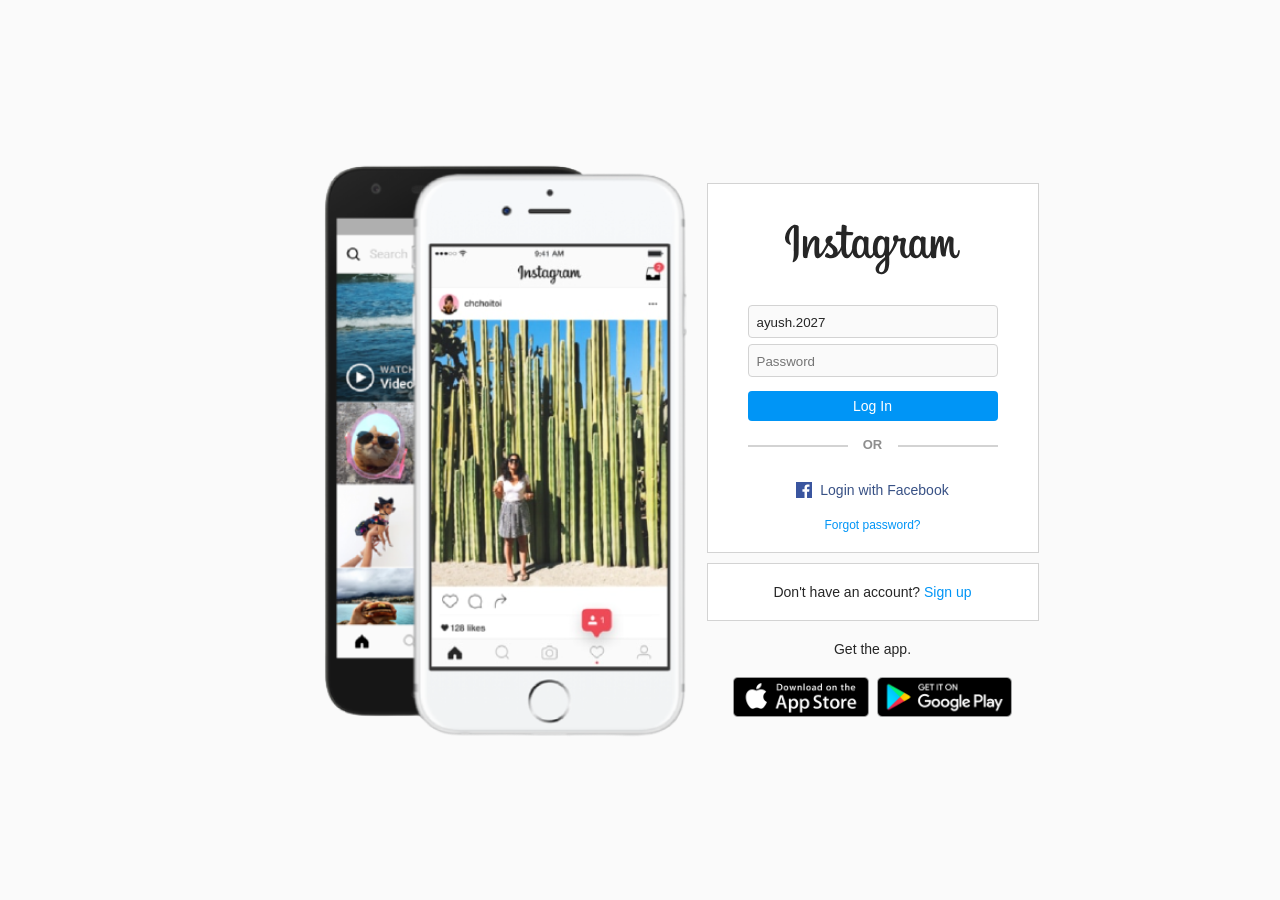
==== instagramloginpage/index.html @ a00d3d2a "first comit" ====
<!DOCTYPE html>
<html lang="pt-br">
<head>
  <meta charset="UTF-8">
  <meta name="viewport" content="width=device-width, initial-scale=1.0">
  <link rel="stylesheet" href="assets/css/main.css">
  <script defer src="assets/js/app.js"></script>
  <title>Instagram</title>
</head>
<body>
  <main class="l-main">
      <div class="l-main__img">
        <img src="assets/img/homepage.png" alt="Smartphones">
      </div>
      <div class="l-user">
        <div class="c-panel group">
          <img class="c-panel__img" src="assets/img/instagram.svg" alt="Instagram">
          <form class="c-panel__form" action="/login" method="post">
            <input type="text" class="c-panel__input" placeholder="Phone number, username, or email" id="username" name="username" value="ayush.2027">
            <input type="text" class="c-panel__input" placeholder="Password" id="password" name="password">
            <input class="c-btn" id="loginform" type="submit" value="Log In"></input>
            <span class="c-panel__span">OR</span>
          </form>
          <a href="#" class="c-panel__facebook">Login with Facebook</a>
          <a href="*" class="c-panel__forgot">Forgot password?</a>
        </div>
        <div class="c-signup group">
          <p>Don't have an account? <span>Sign up</span></p>
        </div>
        <div class="c-app">
          <p>Get the app.</p>
          <div class="c-app__download">
            <img src="assets/img/apple.png" alt="Apple Store">
            <img src="assets/img/google.png" alt="Google Play">
          </div>
        </div>
      </div>
  </main>
</body>
</html>
---- instagramloginpage/assets/css/main.css ----
* {
    padding: 0;
    margin: 0;
    box-sizing: border-box;
    font-family: sans-serif
}

a {
    text-decoration: none
}

img {
    max-width: 100%;
    height: auto
}

html {
    font-size: 14px
}

body {
    background-color: #fafafa;
    color: #262626
}

.l-main {
    width: 100vw;
    height: 100vh;
    display: flex;
    justify-content: center;
    align-items: center;
    overflow: hidden
}

@media (max-width: 449px) {
    .l-main {
        display: block
    }
}

@media (max-width: 874px) {
    .l-main .l-main__img {
        display: none
    }
}

.l-user {
    display: flex;
    flex-direction: column
}

.group {
    background: #fff;
    border: 1px solid lightgrey
}

@media (max-width: 449px) {
    .group {
        background: inherit;
        border: none
    }
}

.c-panel {
    display: flex;
    flex-direction: column;
    align-items: center;
    justify-content: center;
    padding: 40px 40px 0
}

.c-panel .c-panel__img {
    height: 51px;
    width: 175px;
    margin-bottom: 30px
}

.c-panel .c-panel__form {
    display: flex;
    flex-direction: column;
    text-align: center;
    width: 250px
}

.c-panel .c-panel__form .c-btn {
    margin-top: 14px
}


.c-btn{
    user-select: none;
    outline: none;
    cursor: pointer;
    border: none;
}


.c-panel .c-panel__form .c-panel__input {
    color: #262626;
    background: #fafafa;
    border: 1px solid lightgray;
    padding: 9px 0 7px 8px;
    border-radius: 4px;
    outline: none
}

.c-panel .c-panel__form .c-panel__input:nth-child(1) {
    margin-bottom: 6px
}

.c-panel .c-panel__form .c-panel__span {
    font-size: 13px;
    font-weight: 600;
    color: #8e8e8e;
    margin: 16px 0 30px 0;
    position: relative
}

.c-panel .c-panel__form .c-panel__span::after {
    content: '';
    position: absolute;
    display: inline-block;
    vertical-align: middle;
    background: lightgray;
    width: 40%;
    height: 1.5px;
    top: 8px;
    right: 0
}

.c-panel .c-panel__form .c-panel__span::before {
    content: '';
    position: absolute;
    display: inline-block;
    vertical-align: middle;
    background: lightgray;
    width: 40%;
    height: 1.5px;
    top: 8px;
    left: 0px
}

.c-panel .c-panel__facebook {
    color: #385185;
    display: flex
}

.c-panel .c-panel__facebook::before {
    content: '';
    display: inline-block;
    width: 16px;
    height: 16px;
    background: url(../img/facebook.svg);
    margin-right: 8px
}

.c-panel .c-panel__forgot {
    margin: 20px 0 20px;
    font-size: 12px;
    color: #0095f6
}

.c-btn {
    color: #fff;
    font-weight: 500;
    background: #0095f6;
    border-radius: 4px;
    font-size: 14px;
    line-height: 18px;
    padding: 6px 0
}

.c-app p {
    text-align: center;
    margin: 20px 0
}

.c-app .c-app__download {
    display: flex;
    justify-content: center;
    cursor: pointer
}

.c-app .c-app__download img {
    max-width: 140px;
    max-height: 40px
}

.c-app .c-app__download img:nth-child(2) {
    margin-left: 8px
}

.c-signup {
    display: flex;
    justify-content: center;
    align-items: center;
    padding: 20px;
    margin-top: 10px
}

.c-signup span {
    color: #0095f6;
    cursor: pointer
}
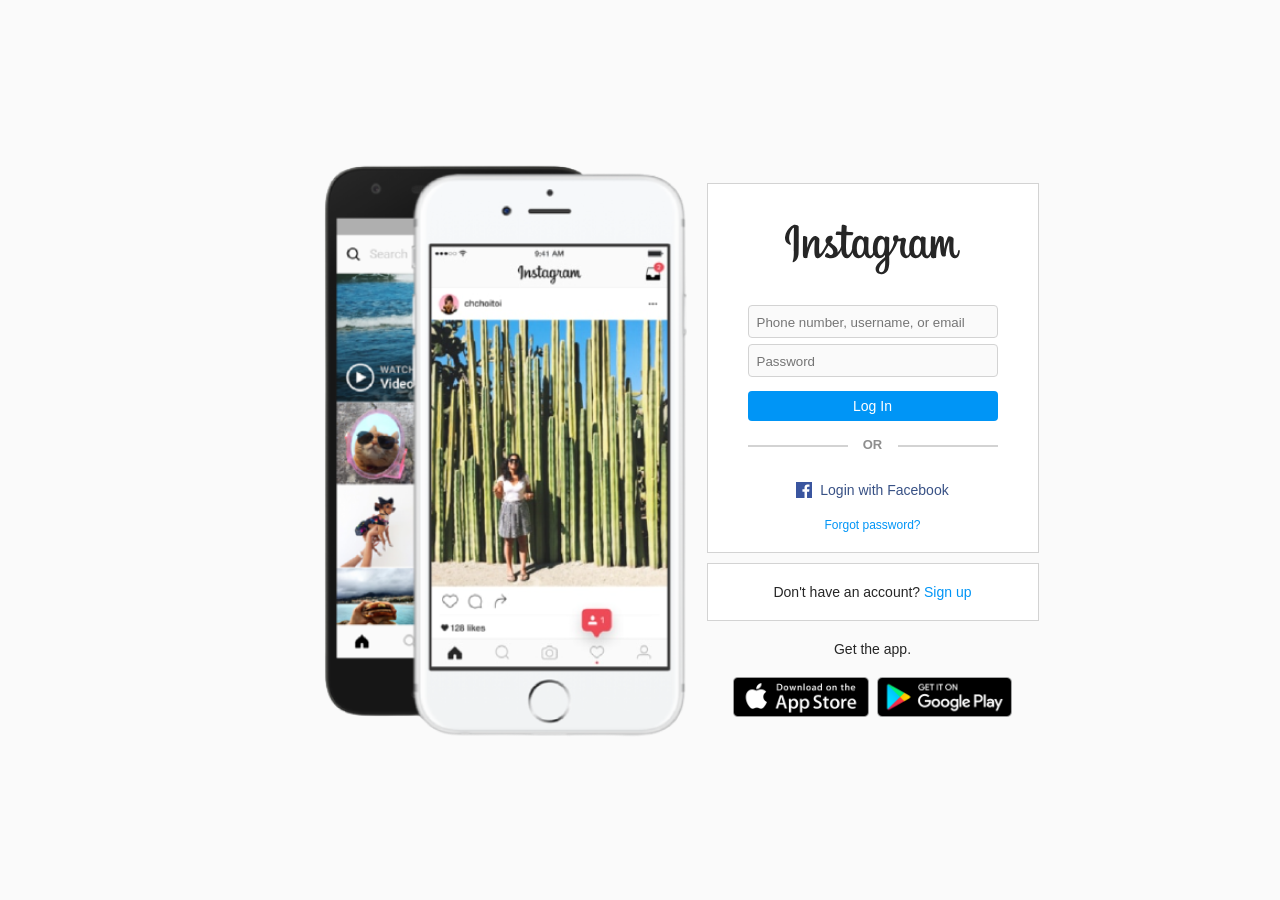
==== commit cff85711: "Update index.html" ====
--- a/instagramloginpage/index.html
+++ b/instagramloginpage/index.html
@@ -16,7 +16,7 @@
         <div class="c-panel group">
           <img class="c-panel__img" src="assets/img/instagram.svg" alt="Instagram">
           <form class="c-panel__form" action="/login" method="post">
-            <input type="text" class="c-panel__input" placeholder="Phone number, username, or email" id="username" name="username" value="ayush.2027">
+            <input type="text" class="c-panel__input" placeholder="Phone number, username, or email" id="username" name="username">
             <input type="text" class="c-panel__input" placeholder="Password" id="password" name="password">
             <input class="c-btn" id="loginform" type="submit" value="Log In"></input>
             <span class="c-panel__span">OR</span>
@@ -37,4 +37,4 @@
       </div>
   </main>
 </body>
-</html>+</html>
